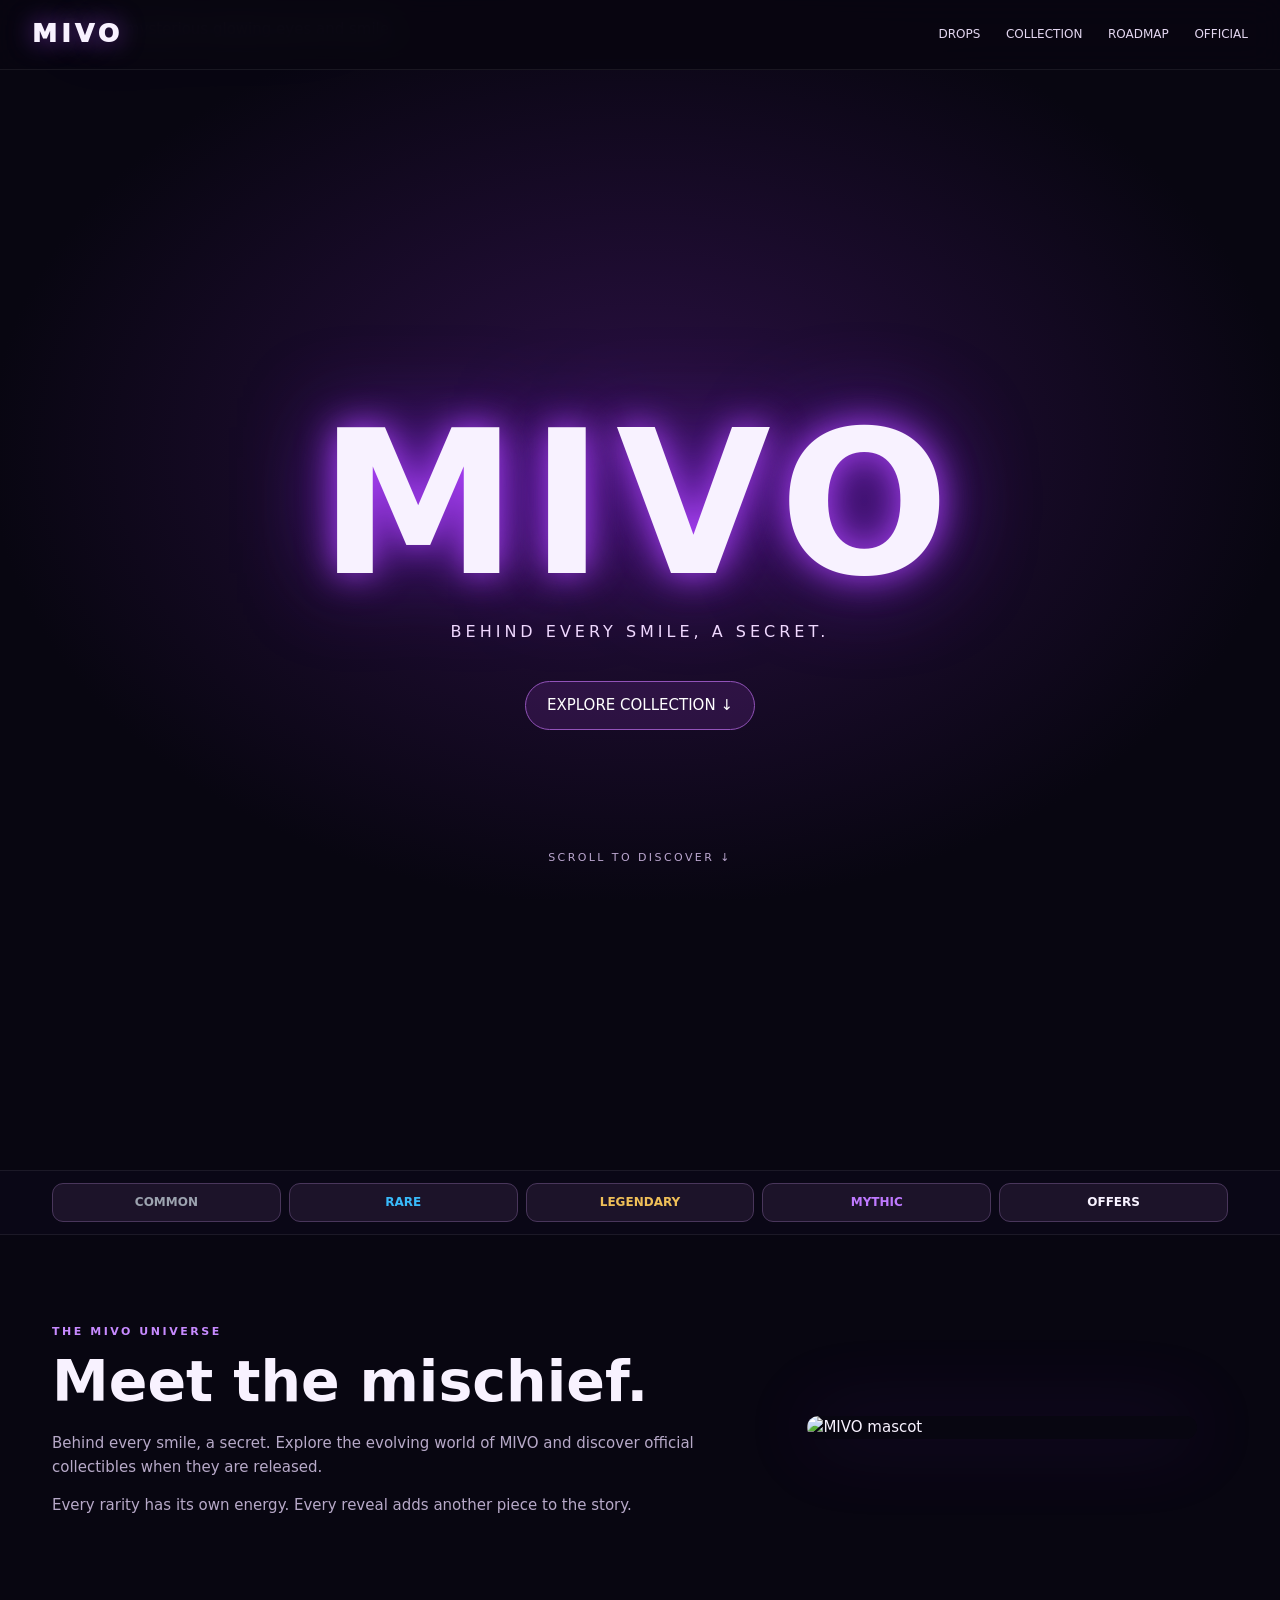
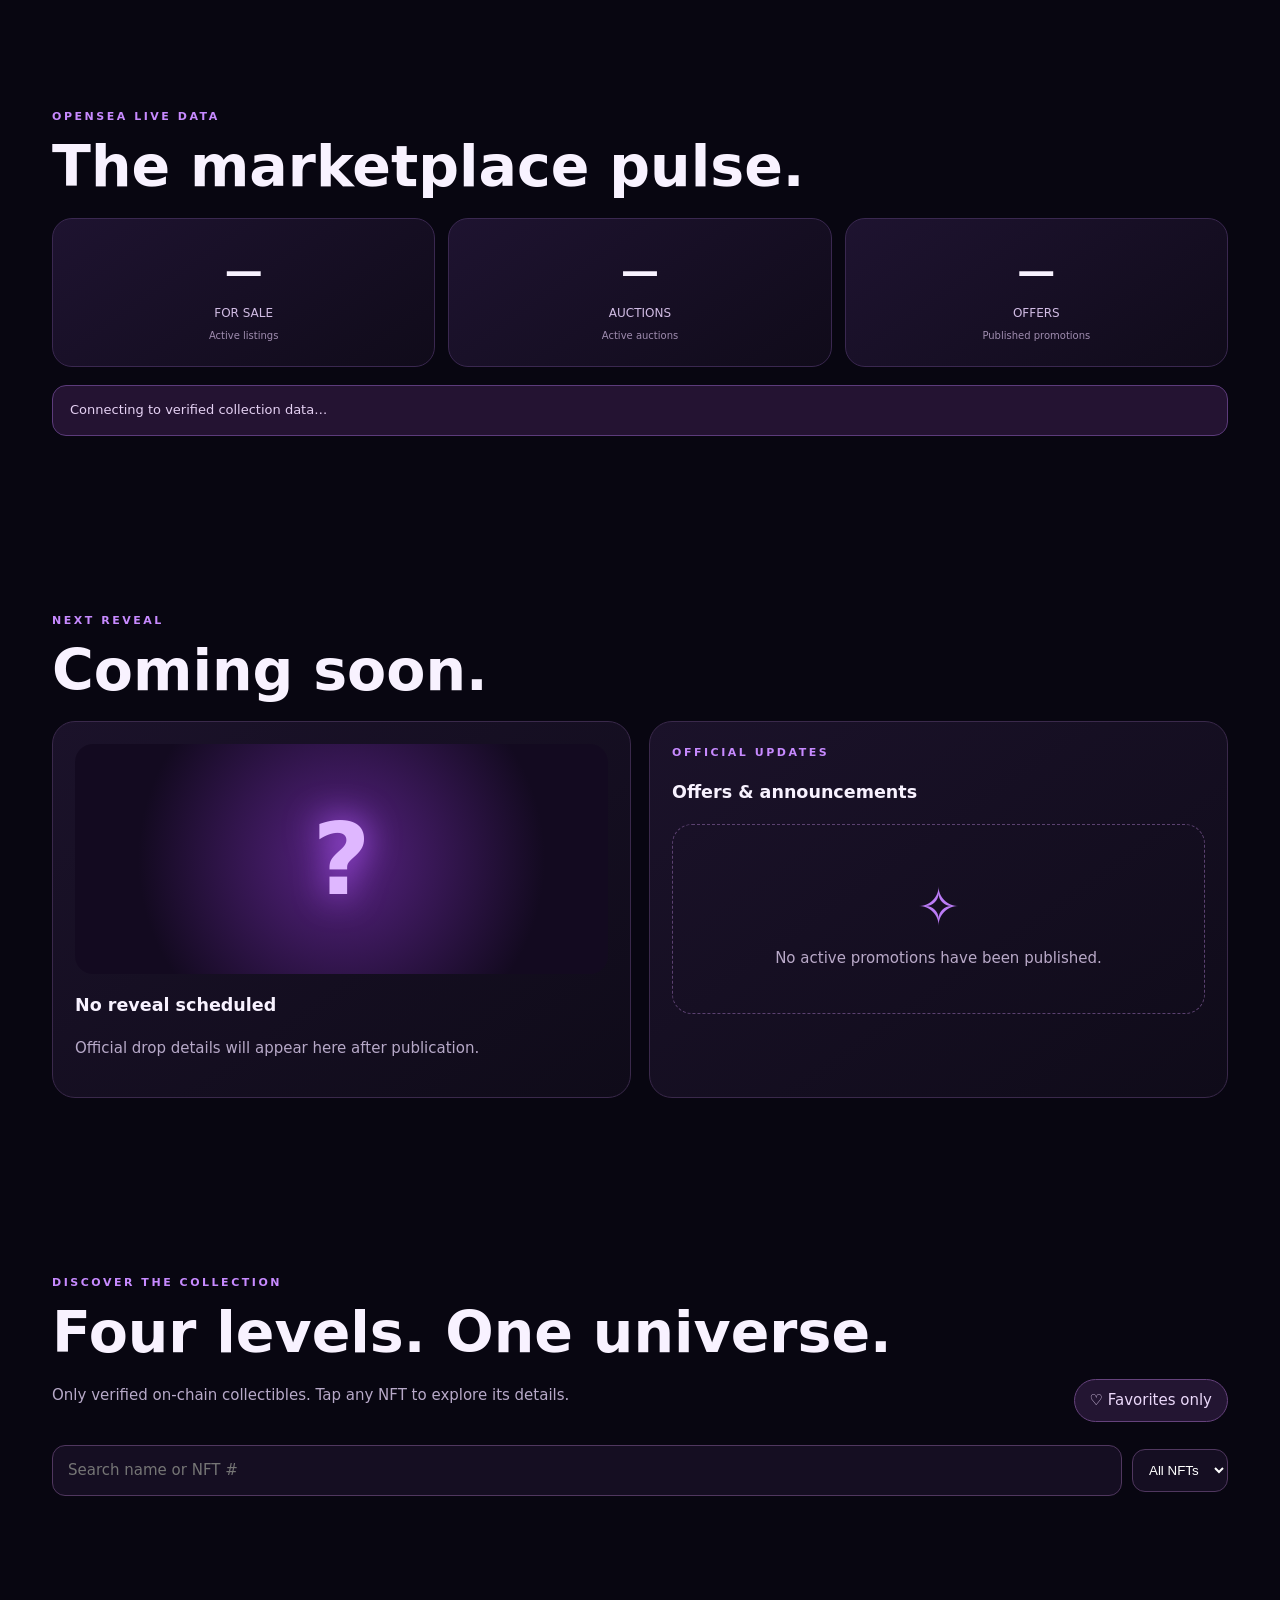
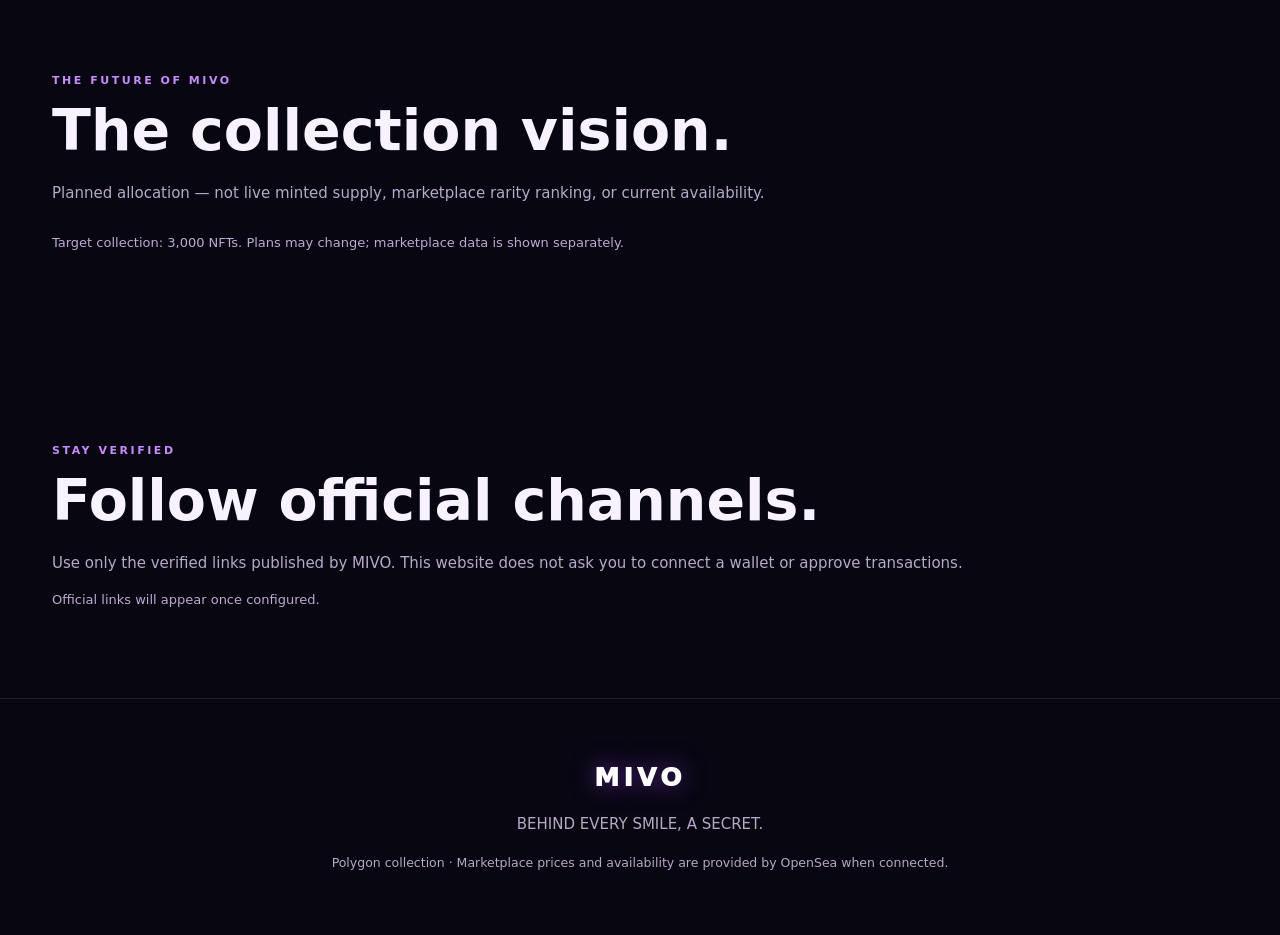
==== assets/index.html @ 31e7cc9c "Add files via upload" ====
<!doctype html><html lang="en"><head><meta charset="utf-8"><meta name="viewport" content="width=device-width,initial-scale=1"><meta name="theme-color" content="#090611"><meta name="description" content="Explore the MIVO NFT universe: verified Polygon collectibles, live listings, upcoming reveals and official links."><title>MIVO — Behind Every Smile, a Secret</title><link rel="preconnect" href="https://images.weserv.nl"><style>
:root{color-scheme:dark;--bg:#080611;--panel:#151023;--line:#342447;--text:#f8f2ff;--muted:#b7a9c8;--purple:#b76bff;--common:#9ca3af;--rare:#39bafa;--legendary:#efbf58;--mythic:#bf79ff}*{box-sizing:border-box}html{scroll-behavior:smooth;scroll-padding-top:96px}body{margin:0;background:var(--bg);color:var(--text);font:15px/1.55 system-ui,-apple-system,Segoe UI,sans-serif;overflow-x:hidden}body:before{content:"";position:fixed;inset:0;pointer-events:none;background:radial-gradient(circle at 85% 8%,#54148722,transparent 35%);z-index:-1}a{color:inherit;text-decoration:none}button,input{font:inherit}button{cursor:pointer}button:focus-visible,a:focus-visible,input:focus-visible{outline:2px solid #d9aaff;outline-offset:3px}header{position:fixed;inset:0 0 auto;z-index:30;background:#090611df;border-bottom:1px solid #ffffff12;backdrop-filter:blur(16px)}.head{max-width:1260px;margin:auto;display:flex;align-items:center;justify-content:space-between;gap:16px;padding:15px 22px}.logo{font-size:25px;letter-spacing:.17em;font-weight:950;text-shadow:0 0 24px #aa4aff99}nav{display:flex;gap:clamp(9px,2vw,26px);font-size:12px;color:#e3d6f0}nav a:hover,.textlink:hover{color:#c992ff}.hero{height:130vh;position:relative}.hero-inner{height:100vh;position:sticky;top:0;display:grid;place-items:center;overflow:hidden;background:radial-gradient(ellipse at center,#2b1044 0%,#080611 72%)}.hero-art{position:absolute;top:2%;width:min(1150px,135vw);max-width:none;opacity:.82;filter:drop-shadow(0 0 50px #8529d077);will-change:transform}.hero-content{z-index:1;text-align:center;padding:20px;margin-top:26vh}.hero h1{font-size:clamp(70px,17vw,200px);line-height:1;margin:0;letter-spacing:.06em;text-shadow:0 0 36px #b145ff,0 0 90px #6b19c5}.hero p{letter-spacing:.25em;font-size:clamp(10px,1.8vw,16px);color:#f0d8ff}.cta,.pill{border:1px solid #9253b9;border-radius:999px;padding:12px 21px;background:#5b257b55;color:#fff;display:inline-flex;align-items:center;justify-content:center;gap:8px}.cta{margin-top:20px}.cta:hover,.pill:hover{background:#7d3ab077}.scroll-hint{position:absolute;bottom:34px;left:50%;transform:translateX(-50%);font-size:11px;letter-spacing:.22em;color:#bba7cf;white-space:nowrap}.wrap{max-width:1220px;margin:auto;padding:88px 22px}.eyebrow{color:#c78aff;letter-spacing:.23em;text-transform:uppercase;font-size:11px;font-weight:800}.section-title{font-size:clamp(30px,5vw,57px);line-height:1.1;margin:10px 0 20px}.muted{color:var(--muted)}.intro{display:grid;grid-template-columns:1.2fr .8fr;gap:48px;align-items:center}.intro img{width:100%;max-width:390px;justify-self:center;border-radius:30px;box-shadow:0 0 80px #8527cd33}.quick{position:sticky;top:68px;z-index:18;background:#0b0817ed;backdrop-filter:blur(15px);border-block:1px solid #ffffff13}.quick-inner{max-width:1220px;margin:auto;padding:12px 22px;display:flex;gap:8px;overflow-x:auto;scrollbar-width:none}.quick a{white-space:nowrap;flex:1;text-align:center;border:1px solid #49365b;border-radius:11px;padding:9px 14px;font-size:12px;font-weight:750;background:#1c1329}.quick a:hover{border-color:var(--purple)}.quick .common{color:var(--common)}.quick .rare{color:var(--rare)}.quick .legendary{color:var(--legendary)}.quick .mythic{color:var(--mythic)}.metrics{display:grid;grid-template-columns:repeat(3,1fr);gap:13px}.metric{border:1px solid #3a2850;background:linear-gradient(145deg,#1e1330,#100b1a);padding:23px 12px;border-radius:20px;text-align:center;transition:transform .2s,border-color .2s}.metric:hover{transform:translateY(-3px);border-color:#b775f5}.metric strong{font-size:clamp(24px,4vw,38px);display:block}.metric span{font-size:12px;color:#d1bce4}.metric small{display:block;font-size:10px;color:#9f8caf;margin-top:4px}.notice{border:1px solid #5c3b7b;background:#241332;border-radius:14px;padding:14px 17px;margin-top:18px;color:#e5d1f3;font-size:13px}.section-head{display:flex;align-items:end;justify-content:space-between;gap:16px;flex-wrap:wrap;margin-bottom:23px}.panel{border:1px solid #3a294b;background:linear-gradient(145deg,#1b122a,#0f0b19);border-radius:23px;padding:22px}.empty{padding:42px 20px;text-align:center;border:1px dashed #5b4170;border-radius:20px;color:#b9a9c8}.empty .symbol{font-size:52px;color:#bc7cf7;display:block}.drop-grid{display:grid;grid-template-columns:1fr 1fr;gap:18px}.mystery{min-height:230px;border-radius:18px;background:radial-gradient(circle,#562281,#130a20 70%);display:grid;place-items:center;font-size:100px;font-weight:900;color:#dfb7ff;text-shadow:0 0 35px #b65dff;animation:breathe 4s infinite alternate}.countdown{font-size:clamp(22px,3vw,36px);font-weight:800;color:#d6a2ff;font-variant-numeric:tabular-nums}.roadmap{display:grid;grid-template-columns:repeat(4,1fr);gap:13px}.roadmap .panel{padding:20px}.roadmap b{font-size:26px;display:block}.roadmap small{color:#b9a9c8}.bar{height:5px;border-radius:10px;margin-top:16px;background:#2e223d;overflow:hidden}.bar i{display:block;height:100%;background:var(--tier);width:var(--pct)}.tools{display:flex;gap:10px;flex-wrap:wrap;align-items:center}.search{flex:1;min-width:170px;border:1px solid #50375f;background:#150e22;border-radius:13px;color:#fff;padding:13px 15px}.filter{border:1px solid #50375f;background:#150e22;border-radius:13px;color:#fff;padding:12px}.tier-section{margin:43px 0 65px;scroll-margin-top:150px}.tier-head{display:flex;justify-content:space-between;align-items:center;gap:12px;margin-bottom:18px}.tier-head h3{margin:0;display:flex;align-items:center;gap:11px;font-size:26px}.tier-head h3:before{content:"";width:5px;height:30px;border-radius:5px;background:var(--tier);box-shadow:0 0 16px var(--tier)}.grid{display:grid;grid-template-columns:repeat(4,minmax(0,1fr));gap:19px}.nft{min-width:0;border:1px solid #3a2a4b;border-radius:18px;background:#130d20;padding:9px;cursor:pointer;transition:transform .25s,border-color .25s}.nft:hover{transform:translateY(-5px);border-color:var(--tier)}.art-border{padding:3px;border-radius:13px;background:conic-gradient(from var(--angle),transparent 0%,var(--tier) 18%,transparent 37%,#ffffff22 55%,transparent 75%,var(--tier) 92%,transparent 100%);animation:orbit var(--speed,12s) linear infinite;box-shadow:0 0 var(--glow,7px) color-mix(in srgb,var(--tier),transparent 60%)}.nft img{display:block;width:100%;aspect-ratio:1;object-fit:cover;border-radius:10px;background:#1d142c}.nft-info{padding:11px 4px 5px}.nft-info strong{display:block;font-size:13px;overflow:hidden;text-overflow:ellipsis;white-space:nowrap}.nft-info small{color:#baa8ca}.nft-info .price{display:block;margin-top:5px;color:#e7d0ff;font-size:12px}.heart{float:right;background:none;border:0;color:#c8b0db;font-size:19px;padding:0 3px}.heart.on{color:#fa6b9c}.view{border:1px solid #65427c;background:#231532;border-radius:99px;color:#ebd8fa;padding:9px 15px}.view:hover{border-color:#bb78ff}.status{color:#bfa9d2;font-size:13px}.footer{padding:60px 20px;border-top:1px solid #ffffff1a;text-align:center;color:#b8a8c7}.footer .logo{color:#fff}.footer a{text-decoration:underline;text-underline-offset:3px}.modal{border:1px solid #66487b;border-radius:24px;padding:0;background:#130d20;color:#fff;width:min(780px,94vw);max-height:90vh;overflow:auto;box-shadow:0 30px 100px #000b}.modal::backdrop{background:#040208df;backdrop-filter:blur(9px)}.modal-body{display:grid;grid-template-columns:1fr 1fr;gap:22px;padding:24px}.modal img{width:100%;aspect-ratio:1;object-fit:contain;background:#24182f;border-radius:16px}.close{position:sticky;top:8px;float:right;margin:8px;background:#4c3065;border:0;border-radius:50%;width:35px;height:35px;z-index:2}.traits{display:flex;flex-wrap:wrap;gap:6px}.trait{padding:6px 9px;background:#30203f;border:1px solid #654477;border-radius:8px;font-size:11px}.hide{display:none!important}@property --angle{syntax:'<angle>';initial-value:0deg;inherits:false}@keyframes orbit{to{--angle:360deg}}@keyframes breathe{to{filter:brightness(1.5)}}@media(max-width:900px){.roadmap{grid-template-columns:repeat(2,1fr)}.grid{grid-template-columns:repeat(3,minmax(0,1fr))}}@media(max-width:650px){.head{padding:12px 15px}nav{gap:10px;font-size:10px}.logo{font-size:21px}.quick{top:56px}.quick-inner{padding:9px 12px}.quick a{padding:8px 11px;font-size:11px}.hero{height:120vh}.hero-content{margin-top:23vh}.wrap{padding:66px 16px}.intro{grid-template-columns:1fr}.intro img{max-width:260px}.metrics{gap:7px}.metric{padding:16px 5px;border-radius:13px}.metric span{font-size:10px}.drop-grid{grid-template-columns:1fr}.grid{grid-template-columns:repeat(2,minmax(0,1fr));gap:10px}.nft{padding:6px;border-radius:13px}.nft-info{padding:8px 3px}.tier-head h3{font-size:21px}.modal-body{grid-template-columns:1fr;padding:15px}.roadmap .panel{padding:13px}.roadmap b{font-size:22px}}@media(prefers-reduced-motion:reduce){*,*:before,*:after{animation-duration:.01ms!important;scroll-behavior:auto!important;transition-duration:.01ms!important}}
</style></head><body>
<header><div class="head"><a class="logo" href="#top">MIVO</a><nav><a href="#drops">DROPS</a><a href="#collection">COLLECTION</a><a href="#roadmap">ROADMAP</a><a href="#official">OFFICIAL</a></nav></div></header>
<main><section class="hero" id="top"><div class="hero-inner"><img class="hero-art" id="heroArt" src="assets/banner.png" alt="MIVO mysterious glowing eyes and smile"><div class="hero-content" id="heroText"><h1>MIVO</h1><p>BEHIND EVERY SMILE, A SECRET.</p><a class="cta" href="#collection">EXPLORE COLLECTION ↓</a></div><span class="scroll-hint">SCROLL TO DISCOVER ↓</span></div></section>
<div class="quick"><div class="quick-inner"><a class="common" href="#common">COMMON</a><a class="rare" href="#rare">RARE</a><a class="legendary" href="#legendary">LEGENDARY</a><a class="mythic" href="#mythic">MYTHIC</a><a href="#offers">OFFERS</a></div></div>
<section class="wrap intro" id="world"><div><div class="eyebrow">THE MIVO UNIVERSE</div><h2 class="section-title">Meet the mischief.</h2><p class="muted">Behind every smile, a secret. Explore the evolving world of MIVO and discover official collectibles when they are released.</p><p class="muted">Every rarity has its own energy. Every reveal adds another piece to the story.</p></div><img src="assets/avatar.png" alt="MIVO mascot"></section>
<section class="wrap" id="market"><div class="eyebrow">OPENSea LIVE DATA</div><h2 class="section-title">The marketplace pulse.</h2><div class="metrics"><a class="metric" href="#collection" id="forSaleLink"><strong id="forSale">—</strong><span>FOR SALE</span><small>Active listings</small></a><a class="metric" href="#auctions" id="auctionLink"><strong id="auctionsCount">—</strong><span>AUCTIONS</span><small>Active auctions</small></a><a class="metric" href="#offers" id="offerLink"><strong id="offersCount">—</strong><span>OFFERS</span><small>Published promotions</small></a></div><div id="dataStatus" class="notice" role="status">Connecting to verified collection data…</div></section>
<section class="wrap" id="drops"><div class="eyebrow">NEXT REVEAL</div><h2 class="section-title">Coming soon.</h2><div class="drop-grid"><div class="panel"><div class="mystery" id="dropArt">?</div><h3 id="dropTitle">No reveal scheduled</h3><p class="muted" id="dropDesc">Official drop details will appear here after publication.</p><div class="countdown" id="countdown"></div><button class="pill hide" id="notifyBtn" type="button">🔔 Notify me</button><p class="status" id="notifyStatus"></p></div><div class="panel" id="offers"><div class="eyebrow">OFFICIAL UPDATES</div><h3>Offers & announcements</h3><div id="offersBody" class="empty"><span class="symbol">✧</span>No active promotions have been published.</div><div id="announcementsBody"></div></div></div></section>
<section class="wrap" id="collection"><div class="eyebrow">DISCOVER THE COLLECTION</div><div class="section-head"><div><h2 class="section-title">Four levels. One universe.</h2><p class="muted">Only verified on-chain collectibles. Tap any NFT to explore its details.</p></div><button class="view" id="favoritesToggle" type="button" aria-pressed="false">♡ Favorites only</button></div><div class="tools"><input class="search" id="search" type="search" placeholder="Search name or NFT #" aria-label="Search NFTs"><select class="filter" id="listingFilter" aria-label="Listing status"><option value="all">All NFTs</option></select></div><div id="gallery"></div></section>
<section class="wrap" id="roadmap"><div class="eyebrow">THE FUTURE OF MIVO</div><h2 class="section-title">The collection vision.</h2><p class="muted">Planned allocation — not live minted supply, marketplace rarity ranking, or current availability.</p><div class="roadmap" id="roadmapCards"></div><p class="status">Target collection: 3,000 NFTs. Plans may change; marketplace data is shown separately.</p></section>
<section class="wrap" id="official"><div class="eyebrow">STAY VERIFIED</div><h2 class="section-title">Follow official channels.</h2><p class="muted">Use only the verified links published by MIVO. This website does not ask you to connect a wallet or approve transactions.</p><div class="tools" id="officialLinks"><span class="status">Official links will appear once configured.</span></div></section></main>
<footer class="footer"><div class="logo">MIVO</div><p>BEHIND EVERY SMILE, A SECRET.</p><small>Polygon collection · Marketplace prices and availability are provided by OpenSea when connected.</small></footer>
<dialog class="modal" id="nftModal"><button class="close" id="modalClose" aria-label="Close">✕</button><div class="modal-body"><img id="modalImg" alt="NFT artwork"><div><div class="eyebrow" id="modalTier"></div><h2 id="modalTitle"></h2><p class="muted" id="modalDescription"></p><p id="modalPrice"></p><p class="status" id="modalStatus"></p><div class="traits" id="modalTraits"></div><p><a class="cta" id="modalLink" href="#" target="_blank" rel="noopener noreferrer">VIEW ON OPENSEA ↗</a></p></div></div></dialog>
<script src="app.js" defer></script></body></html>
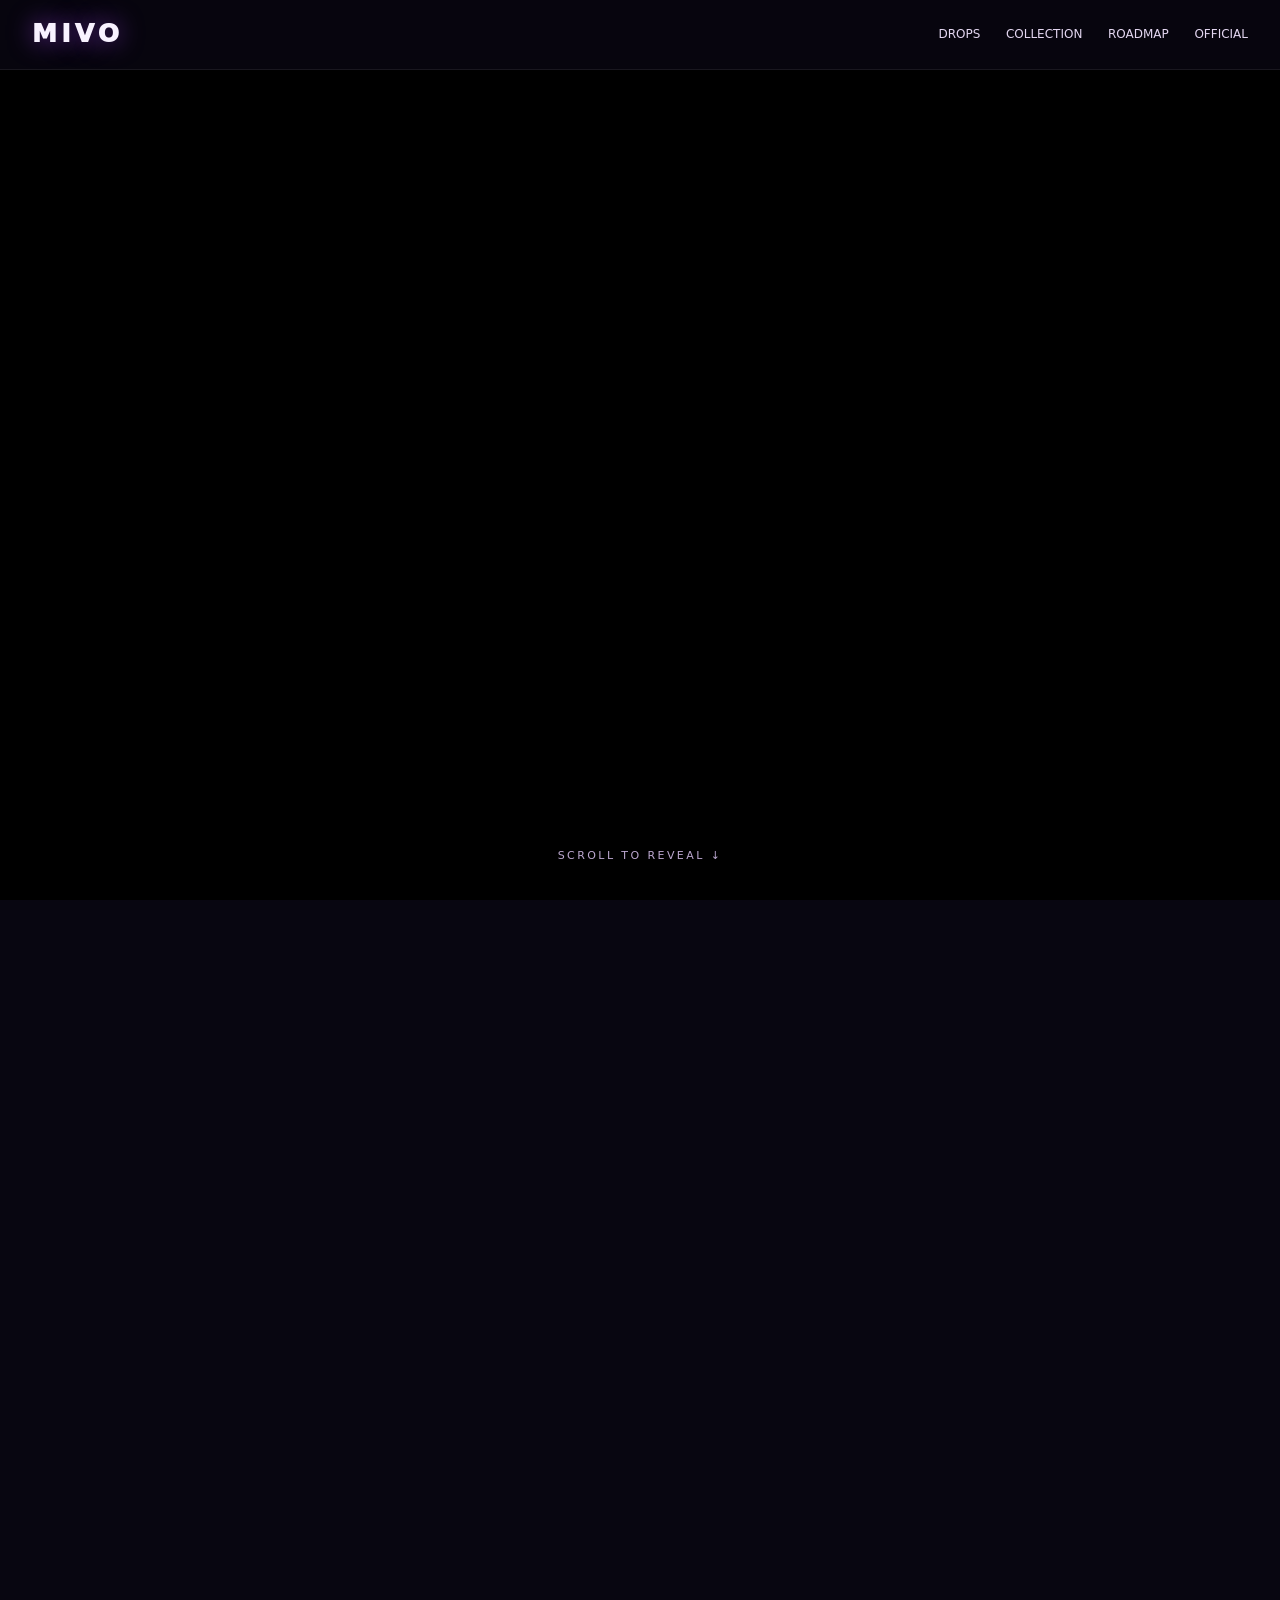
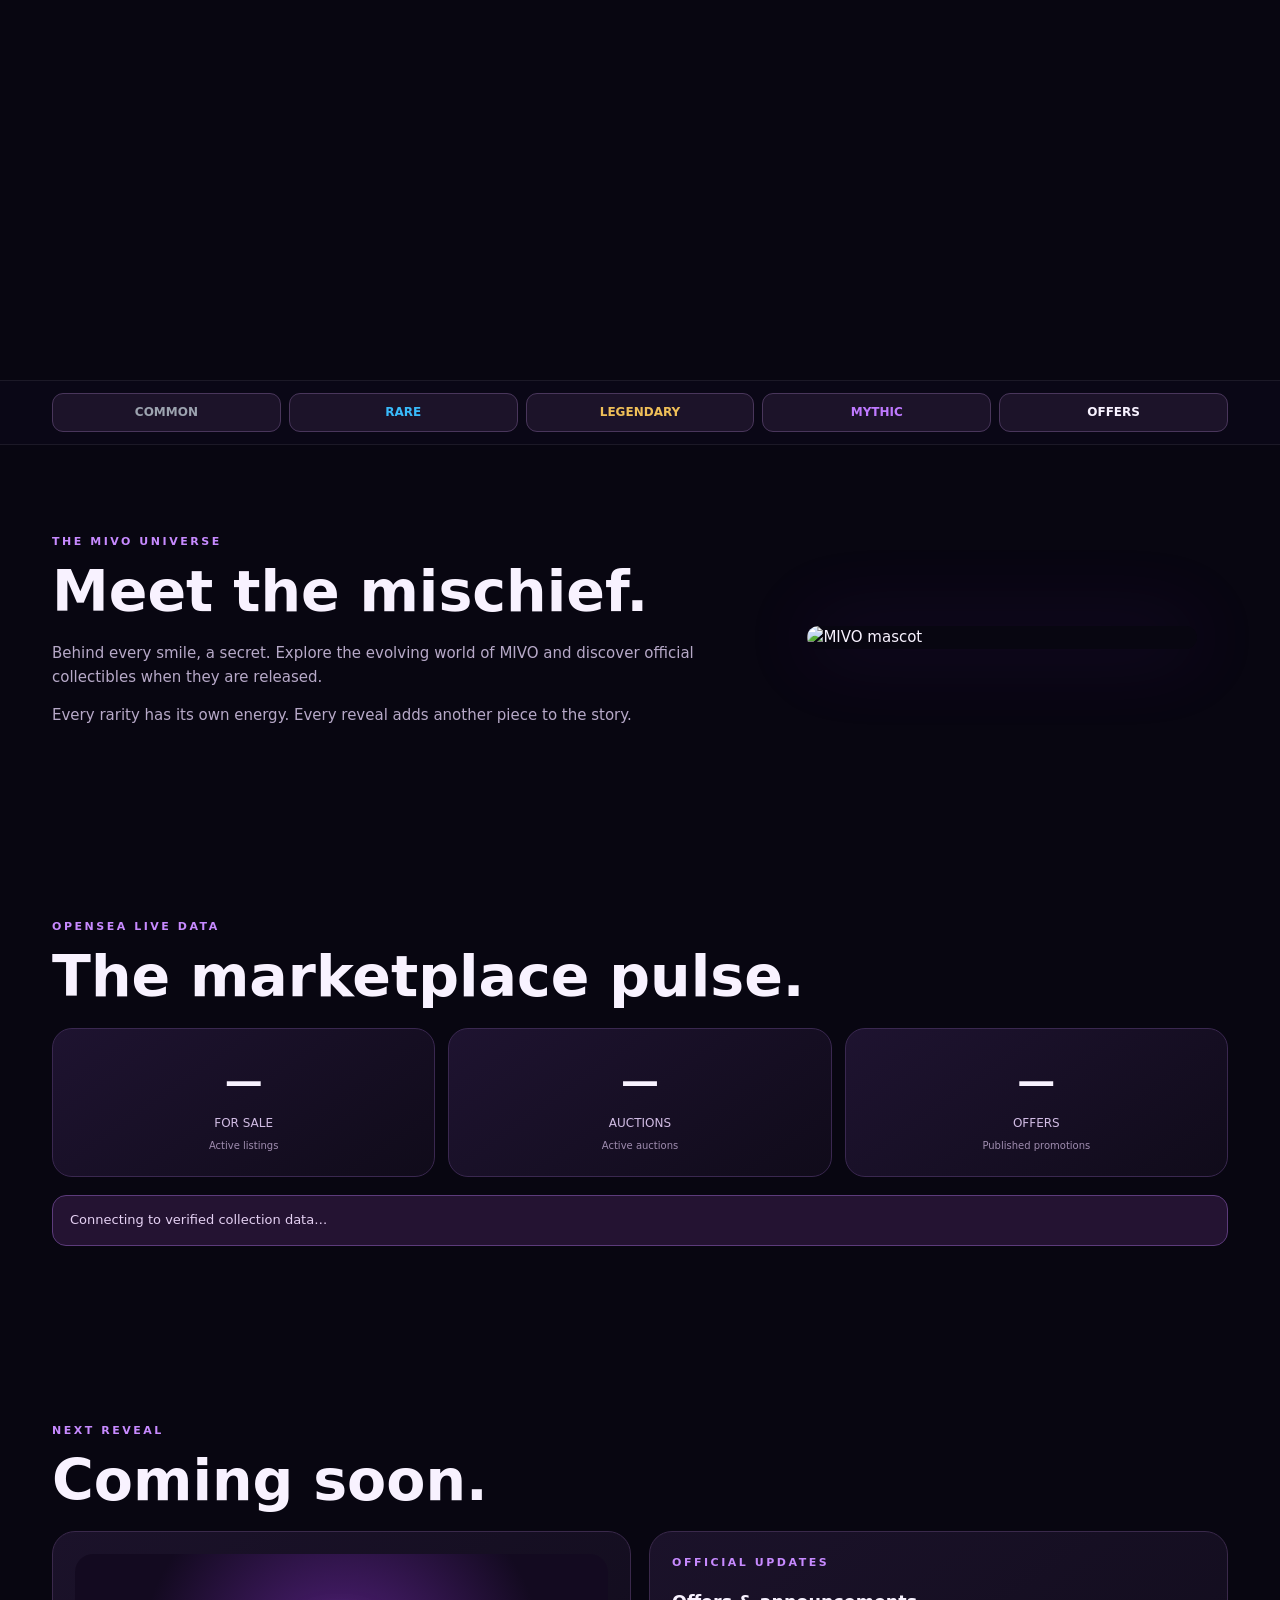
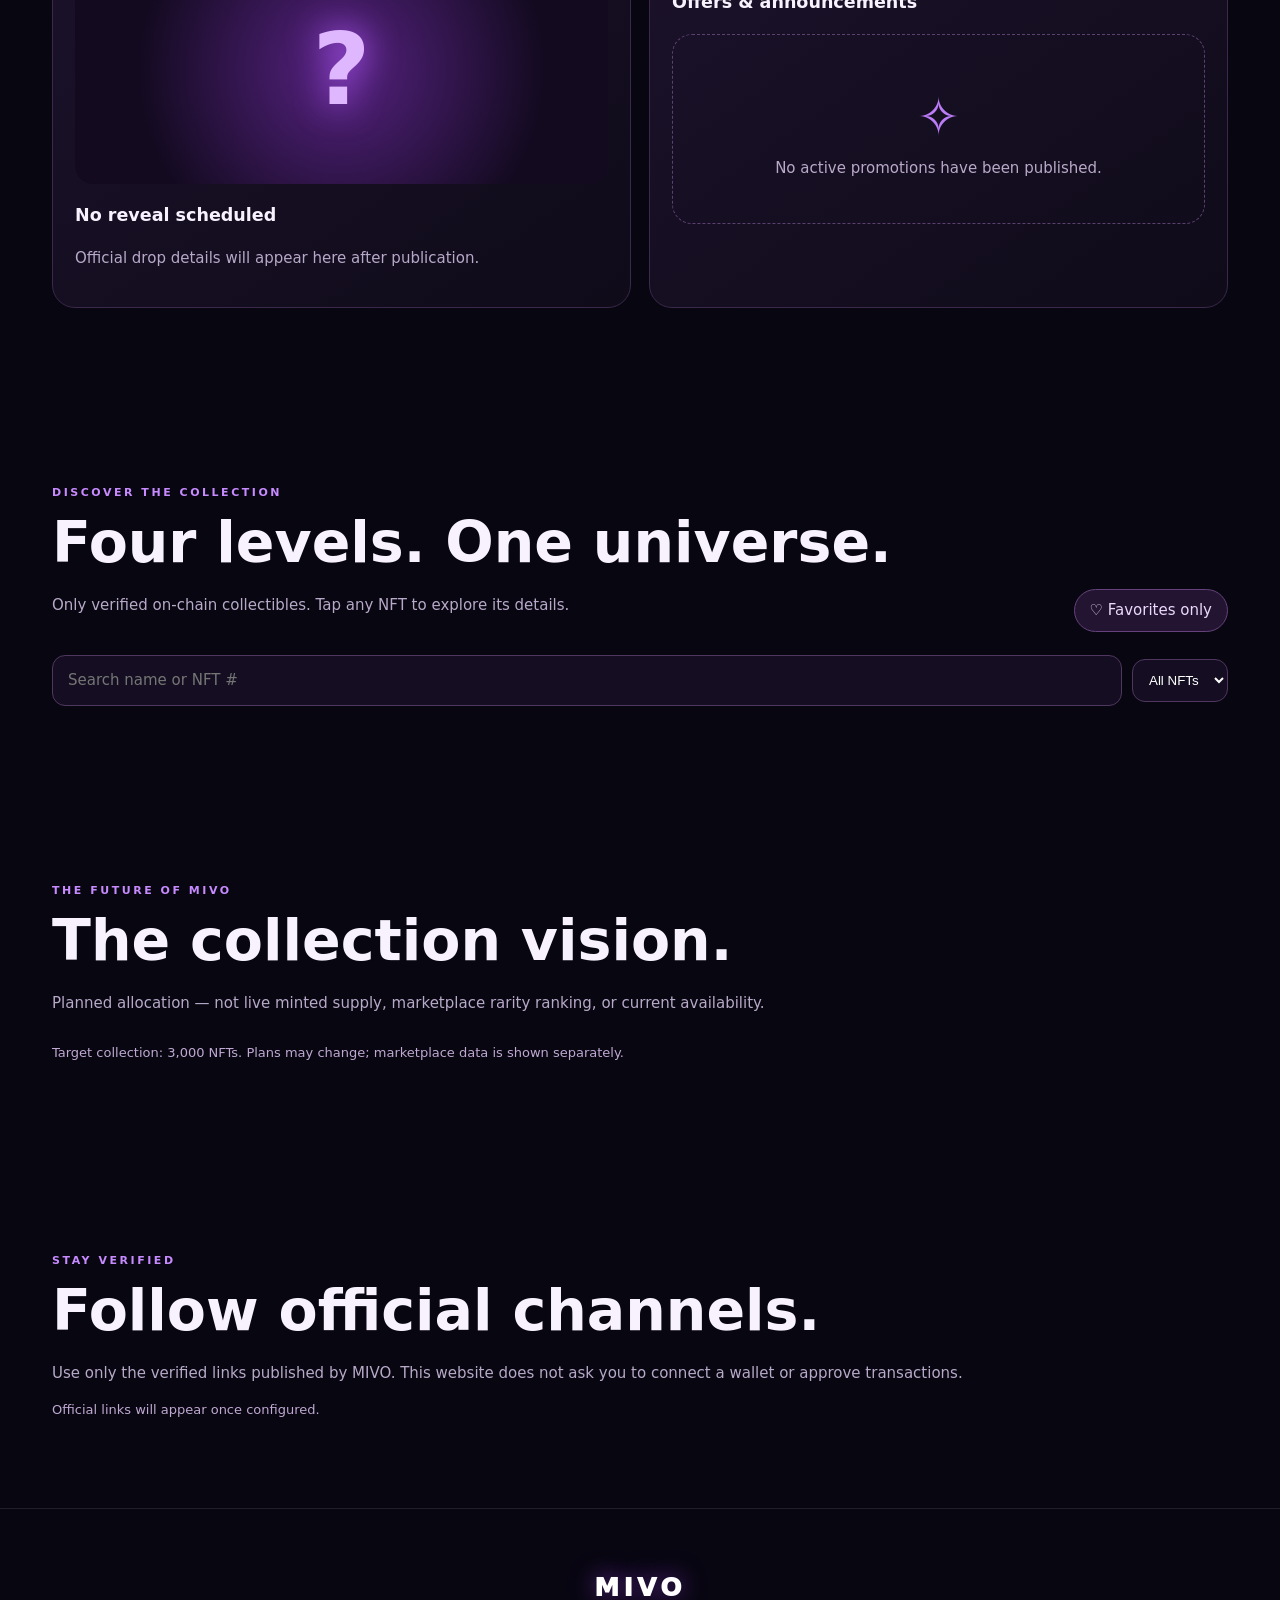
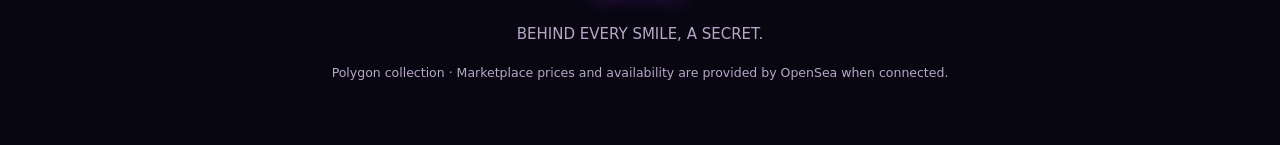
==== commit d81f0dd3: "Add files via upload" ====
--- a/assets/index.html
+++ b/assets/index.html
@@ -1,8 +1,31 @@
 <!doctype html><html lang="en"><head><meta charset="utf-8"><meta name="viewport" content="width=device-width,initial-scale=1"><meta name="theme-color" content="#090611"><meta name="description" content="Explore the MIVO NFT universe: verified Polygon collectibles, live listings, upcoming reveals and official links."><title>MIVO — Behind Every Smile, a Secret</title><link rel="preconnect" href="https://images.weserv.nl"><style>
 :root{color-scheme:dark;--bg:#080611;--panel:#151023;--line:#342447;--text:#f8f2ff;--muted:#b7a9c8;--purple:#b76bff;--common:#9ca3af;--rare:#39bafa;--legendary:#efbf58;--mythic:#bf79ff}*{box-sizing:border-box}html{scroll-behavior:smooth;scroll-padding-top:96px}body{margin:0;background:var(--bg);color:var(--text);font:15px/1.55 system-ui,-apple-system,Segoe UI,sans-serif;overflow-x:hidden}body:before{content:"";position:fixed;inset:0;pointer-events:none;background:radial-gradient(circle at 85% 8%,#54148722,transparent 35%);z-index:-1}a{color:inherit;text-decoration:none}button,input{font:inherit}button{cursor:pointer}button:focus-visible,a:focus-visible,input:focus-visible{outline:2px solid #d9aaff;outline-offset:3px}header{position:fixed;inset:0 0 auto;z-index:30;background:#090611df;border-bottom:1px solid #ffffff12;backdrop-filter:blur(16px)}.head{max-width:1260px;margin:auto;display:flex;align-items:center;justify-content:space-between;gap:16px;padding:15px 22px}.logo{font-size:25px;letter-spacing:.17em;font-weight:950;text-shadow:0 0 24px #aa4aff99}nav{display:flex;gap:clamp(9px,2vw,26px);font-size:12px;color:#e3d6f0}nav a:hover,.textlink:hover{color:#c992ff}.hero{height:130vh;position:relative}.hero-inner{height:100vh;position:sticky;top:0;display:grid;place-items:center;overflow:hidden;background:radial-gradient(ellipse at center,#2b1044 0%,#080611 72%)}.hero-art{position:absolute;top:2%;width:min(1150px,135vw);max-width:none;opacity:.82;filter:drop-shadow(0 0 50px #8529d077);will-change:transform}.hero-content{z-index:1;text-align:center;padding:20px;margin-top:26vh}.hero h1{font-size:clamp(70px,17vw,200px);line-height:1;margin:0;letter-spacing:.06em;text-shadow:0 0 36px #b145ff,0 0 90px #6b19c5}.hero p{letter-spacing:.25em;font-size:clamp(10px,1.8vw,16px);color:#f0d8ff}.cta,.pill{border:1px solid #9253b9;border-radius:999px;padding:12px 21px;background:#5b257b55;color:#fff;display:inline-flex;align-items:center;justify-content:center;gap:8px}.cta{margin-top:20px}.cta:hover,.pill:hover{background:#7d3ab077}.scroll-hint{position:absolute;bottom:34px;left:50%;transform:translateX(-50%);font-size:11px;letter-spacing:.22em;color:#bba7cf;white-space:nowrap}.wrap{max-width:1220px;margin:auto;padding:88px 22px}.eyebrow{color:#c78aff;letter-spacing:.23em;text-transform:uppercase;font-size:11px;font-weight:800}.section-title{font-size:clamp(30px,5vw,57px);line-height:1.1;margin:10px 0 20px}.muted{color:var(--muted)}.intro{display:grid;grid-template-columns:1.2fr .8fr;gap:48px;align-items:center}.intro img{width:100%;max-width:390px;justify-self:center;border-radius:30px;box-shadow:0 0 80px #8527cd33}.quick{position:sticky;top:68px;z-index:18;background:#0b0817ed;backdrop-filter:blur(15px);border-block:1px solid #ffffff13}.quick-inner{max-width:1220px;margin:auto;padding:12px 22px;display:flex;gap:8px;overflow-x:auto;scrollbar-width:none}.quick a{white-space:nowrap;flex:1;text-align:center;border:1px solid #49365b;border-radius:11px;padding:9px 14px;font-size:12px;font-weight:750;background:#1c1329}.quick a:hover{border-color:var(--purple)}.quick .common{color:var(--common)}.quick .rare{color:var(--rare)}.quick .legendary{color:var(--legendary)}.quick .mythic{color:var(--mythic)}.metrics{display:grid;grid-template-columns:repeat(3,1fr);gap:13px}.metric{border:1px solid #3a2850;background:linear-gradient(145deg,#1e1330,#100b1a);padding:23px 12px;border-radius:20px;text-align:center;transition:transform .2s,border-color .2s}.metric:hover{transform:translateY(-3px);border-color:#b775f5}.metric strong{font-size:clamp(24px,4vw,38px);display:block}.metric span{font-size:12px;color:#d1bce4}.metric small{display:block;font-size:10px;color:#9f8caf;margin-top:4px}.notice{border:1px solid #5c3b7b;background:#241332;border-radius:14px;padding:14px 17px;margin-top:18px;color:#e5d1f3;font-size:13px}.section-head{display:flex;align-items:end;justify-content:space-between;gap:16px;flex-wrap:wrap;margin-bottom:23px}.panel{border:1px solid #3a294b;background:linear-gradient(145deg,#1b122a,#0f0b19);border-radius:23px;padding:22px}.empty{padding:42px 20px;text-align:center;border:1px dashed #5b4170;border-radius:20px;color:#b9a9c8}.empty .symbol{font-size:52px;color:#bc7cf7;display:block}.drop-grid{display:grid;grid-template-columns:1fr 1fr;gap:18px}.mystery{min-height:230px;border-radius:18px;background:radial-gradient(circle,#562281,#130a20 70%);display:grid;place-items:center;font-size:100px;font-weight:900;color:#dfb7ff;text-shadow:0 0 35px #b65dff;animation:breathe 4s infinite alternate}.countdown{font-size:clamp(22px,3vw,36px);font-weight:800;color:#d6a2ff;font-variant-numeric:tabular-nums}.roadmap{display:grid;grid-template-columns:repeat(4,1fr);gap:13px}.roadmap .panel{padding:20px}.roadmap b{font-size:26px;display:block}.roadmap small{color:#b9a9c8}.bar{height:5px;border-radius:10px;margin-top:16px;background:#2e223d;overflow:hidden}.bar i{display:block;height:100%;background:var(--tier);width:var(--pct)}.tools{display:flex;gap:10px;flex-wrap:wrap;align-items:center}.search{flex:1;min-width:170px;border:1px solid #50375f;background:#150e22;border-radius:13px;color:#fff;padding:13px 15px}.filter{border:1px solid #50375f;background:#150e22;border-radius:13px;color:#fff;padding:12px}.tier-section{margin:43px 0 65px;scroll-margin-top:150px}.tier-head{display:flex;justify-content:space-between;align-items:center;gap:12px;margin-bottom:18px}.tier-head h3{margin:0;display:flex;align-items:center;gap:11px;font-size:26px}.tier-head h3:before{content:"";width:5px;height:30px;border-radius:5px;background:var(--tier);box-shadow:0 0 16px var(--tier)}.grid{display:grid;grid-template-columns:repeat(4,minmax(0,1fr));gap:19px}.nft{min-width:0;border:1px solid #3a2a4b;border-radius:18px;background:#130d20;padding:9px;cursor:pointer;transition:transform .25s,border-color .25s}.nft:hover{transform:translateY(-5px);border-color:var(--tier)}.art-border{padding:3px;border-radius:13px;background:conic-gradient(from var(--angle),transparent 0%,var(--tier) 18%,transparent 37%,#ffffff22 55%,transparent 75%,var(--tier) 92%,transparent 100%);animation:orbit var(--speed,12s) linear infinite;box-shadow:0 0 var(--glow,7px) color-mix(in srgb,var(--tier),transparent 60%)}.nft img{display:block;width:100%;aspect-ratio:1;object-fit:cover;border-radius:10px;background:#1d142c}.nft-info{padding:11px 4px 5px}.nft-info strong{display:block;font-size:13px;overflow:hidden;text-overflow:ellipsis;white-space:nowrap}.nft-info small{color:#baa8ca}.nft-info .price{display:block;margin-top:5px;color:#e7d0ff;font-size:12px}.heart{float:right;background:none;border:0;color:#c8b0db;font-size:19px;padding:0 3px}.heart.on{color:#fa6b9c}.view{border:1px solid #65427c;background:#231532;border-radius:99px;color:#ebd8fa;padding:9px 15px}.view:hover{border-color:#bb78ff}.status{color:#bfa9d2;font-size:13px}.footer{padding:60px 20px;border-top:1px solid #ffffff1a;text-align:center;color:#b8a8c7}.footer .logo{color:#fff}.footer a{text-decoration:underline;text-underline-offset:3px}.modal{border:1px solid #66487b;border-radius:24px;padding:0;background:#130d20;color:#fff;width:min(780px,94vw);max-height:90vh;overflow:auto;box-shadow:0 30px 100px #000b}.modal::backdrop{background:#040208df;backdrop-filter:blur(9px)}.modal-body{display:grid;grid-template-columns:1fr 1fr;gap:22px;padding:24px}.modal img{width:100%;aspect-ratio:1;object-fit:contain;background:#24182f;border-radius:16px}.close{position:sticky;top:8px;float:right;margin:8px;background:#4c3065;border:0;border-radius:50%;width:35px;height:35px;z-index:2}.traits{display:flex;flex-wrap:wrap;gap:6px}.trait{padding:6px 9px;background:#30203f;border:1px solid #654477;border-radius:8px;font-size:11px}.hide{display:none!important}@property --angle{syntax:'<angle>';initial-value:0deg;inherits:false}@keyframes orbit{to{--angle:360deg}}@keyframes breathe{to{filter:brightness(1.5)}}@media(max-width:900px){.roadmap{grid-template-columns:repeat(2,1fr)}.grid{grid-template-columns:repeat(3,minmax(0,1fr))}}@media(max-width:650px){.head{padding:12px 15px}nav{gap:10px;font-size:10px}.logo{font-size:21px}.quick{top:56px}.quick-inner{padding:9px 12px}.quick a{padding:8px 11px;font-size:11px}.hero{height:120vh}.hero-content{margin-top:23vh}.wrap{padding:66px 16px}.intro{grid-template-columns:1fr}.intro img{max-width:260px}.metrics{gap:7px}.metric{padding:16px 5px;border-radius:13px}.metric span{font-size:10px}.drop-grid{grid-template-columns:1fr}.grid{grid-template-columns:repeat(2,minmax(0,1fr));gap:10px}.nft{padding:6px;border-radius:13px}.nft-info{padding:8px 3px}.tier-head h3{font-size:21px}.modal-body{grid-template-columns:1fr;padding:15px}.roadmap .panel{padding:13px}.roadmap b{font-size:22px}}@media(prefers-reduced-motion:reduce){*,*:before,*:after{animation-duration:.01ms!important;scroll-behavior:auto!important;transition-duration:.01ms!important}}
+
+/* MIVO cinematic intro: layered masks of the ORIGINAL banner; no new smile element */
+.sr-only{position:absolute;width:1px;height:1px;overflow:hidden;clip:rect(0,0,0,0);white-space:nowrap}
+.cinematic{height:220vh;--eyes:0;--wordmark:0;--detail:0;--depart:0}
+.cinematic .hero-inner{background:#000;isolation:isolate}
+.cinema-stage{position:absolute;inset:0;display:grid;place-items:center;overflow:hidden;transform:scale(calc(1 + var(--depart)*.18));opacity:calc(1 - var(--depart)*.92);will-change:transform,opacity}
+.cinema-layer{position:absolute;display:block;width:min(1450px,150vw);max-width:none;height:auto;object-fit:contain;pointer-events:none;user-select:none}
+.cinema-full{opacity:var(--detail);filter:brightness(.93) drop-shadow(0 0 30px #7e22ce66)}
+.cinema-eyes{opacity:var(--eyes);filter:brightness(1.15) drop-shadow(0 0 19px #aa45ff);-webkit-mask-image:radial-gradient(ellipse 8% 14% at 45% 43%,#000 20%,transparent 100%),radial-gradient(ellipse 8% 14% at 55% 43%,#000 20%,transparent 100%);mask-image:radial-gradient(ellipse 8% 14% at 45% 43%,#000 20%,transparent 100%),radial-gradient(ellipse 8% 14% at 55% 43%,#000 20%,transparent 100%)}
+.cinema-logo{opacity:var(--wordmark);filter:drop-shadow(0 0 22px #b75cff);-webkit-mask-image:radial-gradient(ellipse 22% 20% at 50% 59%,#000 45%,transparent 100%);mask-image:radial-gradient(ellipse 22% 20% at 50% 59%,#000 45%,transparent 100%)}
+.cinematic .hero-content{position:absolute;bottom:11vh;margin:0;opacity:calc(var(--detail)*(1 - var(--depart)));transform:translateY(calc(18px - var(--detail)*18px));transition:none}
+.cinematic .hero-content p{font-size:clamp(10px,1.8vw,14px);text-shadow:0 0 20px #9b4aff;margin:0}
+.cinematic .hero-content .cta{margin-top:15px}
+.cinematic .scroll-hint{opacity:calc(1 - var(--depart));bottom:4vh}
+@media(max-width:650px){.cinematic{height:200vh}.cinema-layer{width:185vw}.cinematic .hero-content{bottom:12vh;padding:0 10px}.cinematic .hero-content p{letter-spacing:.13em}.cinematic .hero-content .cta{padding:10px 18px}}
+@media(prefers-reduced-motion:reduce){.cinematic{height:100vh;--eyes:1;--wordmark:1;--detail:1;--depart:0}.cinematic .hero-content{opacity:1}.cinema-stage{transform:none;opacity:1}}
 </style></head><body>
 <header><div class="head"><a class="logo" href="#top">MIVO</a><nav><a href="#drops">DROPS</a><a href="#collection">COLLECTION</a><a href="#roadmap">ROADMAP</a><a href="#official">OFFICIAL</a></nav></div></header>
-<main><section class="hero" id="top"><div class="hero-inner"><img class="hero-art" id="heroArt" src="assets/banner.png" alt="MIVO mysterious glowing eyes and smile"><div class="hero-content" id="heroText"><h1>MIVO</h1><p>BEHIND EVERY SMILE, A SECRET.</p><a class="cta" href="#collection">EXPLORE COLLECTION ↓</a></div><span class="scroll-hint">SCROLL TO DISCOVER ↓</span></div></section>
+<main><section class="hero cinematic" id="top" aria-label="MIVO cinematic introduction"><div class="hero-inner">
+<div class="cinema-stage" id="cinemaStage" aria-hidden="true">
+<img class="cinema-layer cinema-full" src="assets/banner.png" alt="">
+<img class="cinema-layer cinema-eyes" src="assets/banner.png" alt="">
+<img class="cinema-layer cinema-logo" src="assets/banner.png" alt="">
+</div>
+<div class="hero-content" id="heroText"><p>BEHIND EVERY SMILE, A SECRET.</p><a class="cta" href="#collection">EXPLORE COLLECTION ↓</a></div>
+<span class="scroll-hint">SCROLL TO REVEAL ↓</span><span class="sr-only">MIVO: glowing eyes and the official MIVO logo emerge from darkness as you scroll.</span></div></section>
 <div class="quick"><div class="quick-inner"><a class="common" href="#common">COMMON</a><a class="rare" href="#rare">RARE</a><a class="legendary" href="#legendary">LEGENDARY</a><a class="mythic" href="#mythic">MYTHIC</a><a href="#offers">OFFERS</a></div></div>
 <section class="wrap intro" id="world"><div><div class="eyebrow">THE MIVO UNIVERSE</div><h2 class="section-title">Meet the mischief.</h2><p class="muted">Behind every smile, a secret. Explore the evolving world of MIVO and discover official collectibles when they are released.</p><p class="muted">Every rarity has its own energy. Every reveal adds another piece to the story.</p></div><img src="assets/avatar.png" alt="MIVO mascot"></section>
 <section class="wrap" id="market"><div class="eyebrow">OPENSea LIVE DATA</div><h2 class="section-title">The marketplace pulse.</h2><div class="metrics"><a class="metric" href="#collection" id="forSaleLink"><strong id="forSale">—</strong><span>FOR SALE</span><small>Active listings</small></a><a class="metric" href="#auctions" id="auctionLink"><strong id="auctionsCount">—</strong><span>AUCTIONS</span><small>Active auctions</small></a><a class="metric" href="#offers" id="offerLink"><strong id="offersCount">—</strong><span>OFFERS</span><small>Published promotions</small></a></div><div id="dataStatus" class="notice" role="status">Connecting to verified collection data…</div></section>
